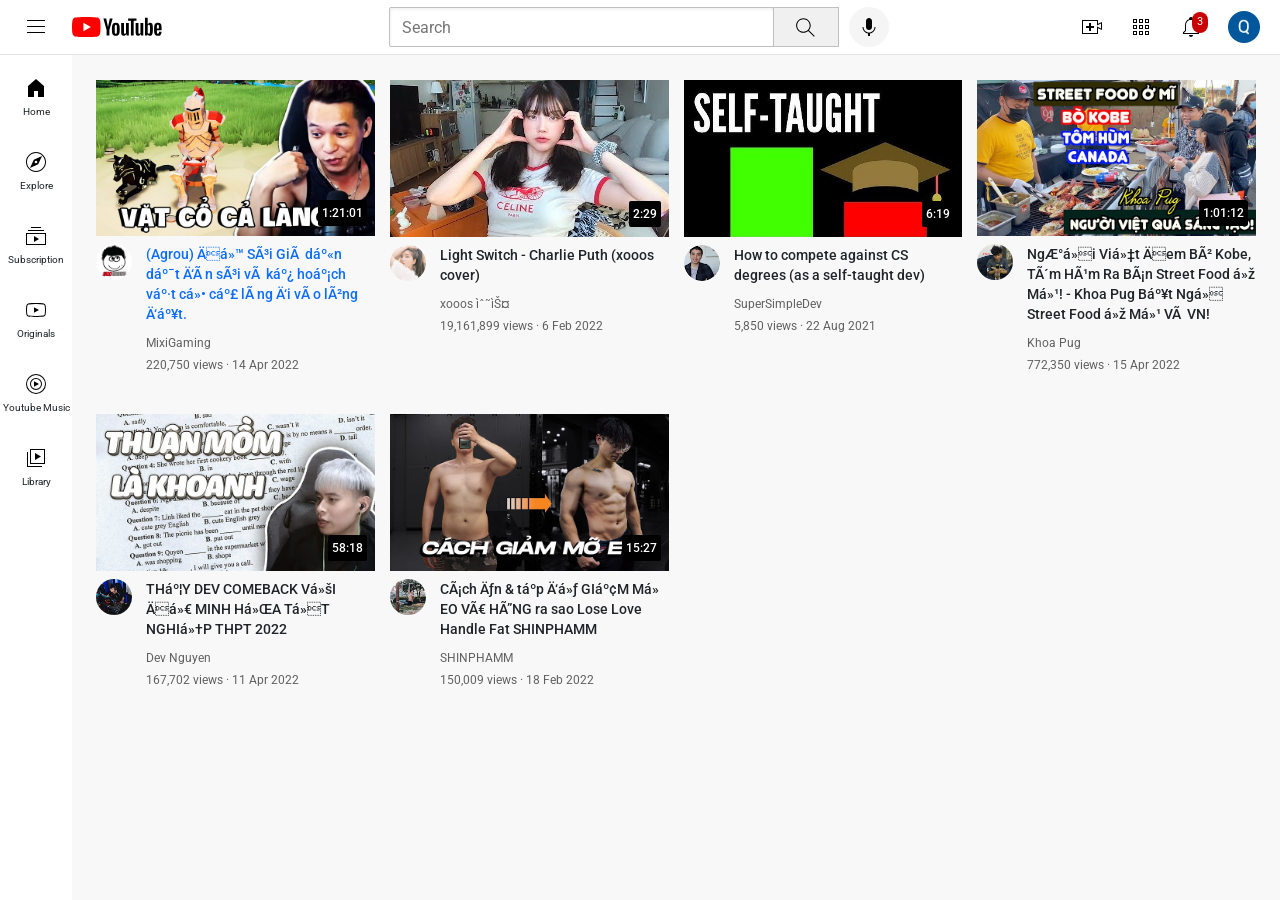
==== index.html @ 3b680cf9 "change file" ====
<!DOCTYPE html>
<html>
    <head>
        <title>BomBeBongTube.com</title>

        <link href="https://cdn.jsdelivr.net/npm/bootstrap@5.1.3/dist/css/bootstrap.min.css" rel="stylesheet" integrity="sha384-1BmE4kWBq78iYhFldvKuhfTAU6auU8tT94WrHftjDbrCEXSU1oBoqyl2QvZ6jIW3" crossorigin="anonymous">

        <link rel="preconnect" href="https://fonts.googleapis.com">
        <link rel="preconnect" href="https://fonts.gstatic.com" crossorigin>
        <link href="https://fonts.googleapis.com/css2?family=Roboto:wght@400;500;700&display=swap" rel="stylesheet">

        <link rel="stylesheet" href="styles-youtube/general.css">
        <link rel="stylesheet" href="styles-youtube/header.css">
        <link rel="stylesheet" href="styles-youtube/video.css">
        <link rel="stylesheet" href="styles-youtube/sidebar.css">

    </head>
    <body>
        <header class="header">
            <div class="left-section">
                <img class="hamburger-menu" src="/icon/hamburger-menu.svg">
                <img class="youtube-logo" src="/icon/youtube-logo.svg">
            </div>

            <div class="middle-section">
                <input class="search-bar" type="text" placeholder="Search">
                <button class="search-button">
                    <img class="search-icon" src="/icon/search.svg">
                    <div class="tooltip">Search</div>
                </button>
                <button class="voice-search">
                    <img class="voice-icon" src="/icon/voice-search-icon.svg">
                    <div class="tooltip">Search with your voice</div>
                </button>
            </div>
                
            <div class="right-section">
                <div class="upload-icon-container">
                    <img class="upload-icon" src="icon/upload.svg">
                    <div class="tooltip">Create</div>
                </div>
               
                <div class="apps-icon-container"> 
                    <img class="apps-icon" src="/icon/youtube-apps.svg">
                    <div class="tooltip">Youtube apps</div>
                </div>
                
                <div class="noti-icon-container">
                    <img class="noti-icon" src="/icon/notifications.svg">
                    <div class="noti-count">3</div>
                    <div class="tooltip">Notifications</div>
                </div>
                <img class="user-picture" src="/thumbnails/youtube-profile-picture.jpg">
            </div>
        </header>

        <nav class="sidebar">
            <div class="sidebar-link">
                <img src="/icon/home.svg">
                <div>Home</div>
            </div>
            <div class="sidebar-link">
                <img src="/icon/explore.svg">
                <div>Explore</div>
            </div>
            <div class="sidebar-link">
                <img src="/icon/subscriptions.svg">
                <div>Subscription</div>
            </div>
            <div class="sidebar-link">
                <img src="/icon/originals.svg">
                <div>Originals</div>
            </div>
            <div class="sidebar-link">
                <img src="/icon/youtube-music.svg">
                <div>Youtube Music</div>
            </div>
            <div class="sidebar-link">
                <img src="/icon/library.svg">
                <div>Library</div>
            </div>
        </nav>

        <main>
            <section class="video-grid">
                <div class="video-preview">
                    <div class="thumbnail-row">
                        <a href="https://www.youtube.com/watch?v=dUxIIEe3DyE&t=6s"><img class="thumbnail" src="thumbnails/hq720.jpg"></a>
                        <div class="video-time">1:21:01</div>
                    </div>
                    <div class="video-info-grid">
                        <div class="channel-picture">
                            <img class="profile-picture" src="/thumbnails/anhDoProfile.jpg">
                        </div>
                        <div class="video-info">
                            <a href="https://www.youtube.com/watch?v=dUxIIEe3DyE&t=6s">
                                <p class="video-title">
                                    (Agrou) Độ Sói Già dẫn dắt đàn sói và kế hoạch vặt cổ cả làng đi vào lòng đất.</a>
                                </p>
                            </a>
                            <p class="video-author">
                                MixiGaming
                            </p >
                            <p class="video-stats">
                                220,750 views &#183; 14 Apr 2022
                            </p>
                        </div>                    
                    </div>                     
                </div>
    
                <div class="video-preview">
                    <div class="thumbnail-row">
                        <img class="thumbnail" src="thumbnails/hqdefault.jpg">
                        <div class="video-time">2:29</div>
                    </div>
                    <div class="video-info-grid">
                        <div class="channel-picture">
                            <img class="profile-picture" src="/thumbnails/xooosProfile.jpg">
                        </div>
                        <div class="video-info">
                            <p class="video-title">
                                Light Switch - Charlie Puth (xooos cover)
                            </p>
                            <p class="video-author">
                                xooos 수스
                            </p >
                            <p class="video-stats">
                                19,161,899 views &#183; 6 Feb 2022
                        </p>
                        </div>              
                    </div>
                </div>
    
                <div class="video-preview">
                    <div class="thumbnail-row">
                        <img class="thumbnail" src="/thumbnails/thumbnail-3.jpg">
                        <div class="video-time">6:19</div>
                    </div>
                    <div class="video-info-grid">
                        <div class="channel-picture">
                            <img class="profile-picture" src="/thumbnails/profile-3.jpg">
                        </div>
                        <div class="video-info">
                            <p class="video-title">
                                How to compete against CS degrees (as a self-taught dev)
                            </p>
                            <p class="video-author">
                                SuperSimpleDev
                            </p >
                            <p class="video-stats">
                                5,850 views &#183; 22 Aug 2021
                            </p>
                        </div>                    
                    </div>                     
                </div>
    
                <div class="video-preview">
                    <div class="thumbnail-row">
                        <img class="thumbnail" src="/thumbnails/thumbnail-4.jpg">
                        <div class="video-time">1:01:12</div>
                    </div>
                    <div class="video-info-grid">
                        <div class="channel-picture">
                            <img class="profile-picture" src="/thumbnails/profile-4.jpg">
                        </div>
                        <div class="video-info">
                            <p class="video-title">
                                Người Việt Đem Bò Kobe, Tôm Hùm Ra Bán Street Food Ở Mỹ! - Khoa Pug Bất Ngờ Street Food Ở Mỹ Và VN!
                            </p>
                            <p class="video-author">
                                Khoa Pug
                            </p >
                            <p class="video-stats">
                                772,350 views &#183; 15 Apr 2022
                        </p>
                        </div>              
                    </div>
                </div>
    
                <div class="video-preview">
                    <div class="thumbnail-row">
                        <img class="thumbnail" src="/thumbnails/hq720 (1).jpg">
                        <div class="video-time">58:18</div>
                    </div>
                    <div class="video-info-grid">
                        <div class="channel-picture">
                            <img class="profile-picture" src="/thumbnails/profile-5.jpg">
                        </div>
                        <div class="video-info">
                            <p class="video-title">
                                THẦY DEV COMEBACK VỚI ĐỀ MINH HỌA TỐT NGHIỆP THPT 2022
                            </p>
                            <p class="video-author">
                                Dev Nguyen
                            </p >
                            <p class="video-stats">
                                167,702 views &#183; 11 Apr 2022
                            </p>
                        </div>                    
                    </div>                     
                </div>
    
                <div class="video-preview">
                    <div class="thumbnail-row">
                        <img class="thumbnail" src="/thumbnails/thumbnail-6.jpg">
                        <div class="video-time">15:27</div>
                    </div>
                    <div class="video-info-grid">
                        <div class="channel-picture">
                            <img class="profile-picture" src="/thumbnails/profile-6.jpg">
                        </div>
                        <div class="video-info">
                            <p class="video-title">
                                Cách ăn & tập để GIẢM MỠ EO VÀ HÔNG ra sao Lose Love Handle Fat SHINPHAMM
                            </p>
                            <p class="video-author">                           
                                SHINPHAMM
                            </p >
                            <p class="video-stats">
                                150,009 views &#183; 18 Feb 2022
                        </p>
                        </div>              
                    </div>
                </div>
            </section>
        </main>
    </body>
</html>
---- styles-youtube/general.css ----
p {
    margin-top: 0;
    margin-bottom: 0;
}

body {
    font-family: Roboto, Arial;
    margin: 0;
    padding-top: 80px;
    padding-left: 96px;
    padding-right: 24px;
    background-color: rgb(248, 248, 248);
}

a:link { 
    text-decoration: none; 
}

a:visited { 
    text-decoration: none; 
    color: inherit;
}
---- styles-youtube/header.css ----
.header {
    height: 55px;
    display: flex;
    flex-direction: row;
    justify-content: space-between;
    position: fixed;
    top: 0;
    right: 0;
    left: 0;
    z-index: 100;
    background-color: white;
    border-bottom-style: solid;
    border-bottom-width: 1px;
    border-bottom-color: rgb(228, 228, 228);
}

.left-section {
    display: flex;
    align-items: center;
}

.hamburger-menu {
    height: 24px;
    margin-left: 24px;
    margin-right: 24px;
}

.youtube-logo {
    height: 20px;
}

.middle-section {
    display: flex;
    flex: 1;
    margin-left: 70px;
    margin-right: 35px;
    max-width: 500px;
    align-items: center;
}

.search-bar {
    flex: 1;
    height: 40px;
    padding-left: 12px;
    font-size: 16px;
    border-radius: 2px;
    border: 1px solid rgb(192, 192, 192);;
    box-shadow: inset 1px 2px 3px rgba(0, 0, 0, 0.05);
    width: 0;
}

.search-bar:active {
    border-color: red;
}

.search-bar::placeholder {
    font-size: 16px;   
}

.search-button {
    height: 40px;
    width: 66px;
    background-color: rgb(240, 240, 240);
    border-width: 1px;
    border-style: solid;
    border-color: rgb(192, 192, 192);
    margin-left: -1px;
    margin-right: 10px;
    
}

.search-button,
.voice-search,
.upload-icon-container,
.apps-icon-container,
.noti-icon-container {
    display: flex;
    align-items: center;
    justify-content: center;
    position: relative;
}

.search-button .tooltip,
.voice-search .tooltip,
.upload-icon-container .tooltip,
.apps-icon-container .tooltip,
.noti-icon-container .tooltip {
    position: absolute;
    background-color: gray;
    color: white;
    padding-top: 4px;
    padding-bottom: 4px;
    padding-left: 8px;
    padding-right: 8px;
    border-radius: 2px;
    font-size: 12px;
    bottom: -30px;
    opacity: 0;
    transition: opacity 0.15s;
    pointer-events: none;
    white-space: nowrap;
}

.search-button:hover .tooltip,
.voice-search:hover .tooltip,
.upload-icon-container:hover .tooltip,
.apps-icon-container:hover .tooltip,
.noti-icon-container:hover .tooltip
 {
    opacity: 1;
}

.search-icon {
    height: 25px;
}

.voice-search {
    height: 40px;
    width: 40px;
    border-radius: 20px;
    border: none;
    background-color: rgb(245, 245, 245);
}

.voice-icon {
    height: 24px; 
    cursor: pointer;
}

.right-section {
    display: flex;
    width: 180px;
    align-items: center;
    justify-content: space-between;
    margin-right: 20px;
    flex-shrink: 0;
}

.upload-icon {
    height: 24px;
    cursor: pointer;
}

.apps-icon {
    height: 24px;
    cursor: pointer;
}

.noti-icon {
    height: 24px;
    cursor: pointer;
}

.noti-count {
    position: absolute;
    top: -3px;
    right: -5px;
    background-color: rgb(200, 0, 0);
    color: white;
    font-size: 11px;
    padding-left: 5px;
    padding-right: 5px;
    padding-top: 2px;
    padding-bottom: 2px;
    border-radius: 10px;
}

.user-picture {
    height: 32px;
    border-radius: 16px;
}
---- styles-youtube/video.css ----
.thumbnail {
    width: 100%;
}

.video-title {
    margin-top: 0;
    font-size: 14px;
    font-weight: 500;
    line-height: 20px;
    margin-bottom: 10px;
}

.video-info-grid {
    display: grid;
    grid-template-columns: 50px 1fr;
}         

.profile-picture {
    width: 36px;
    border-radius: 50px;
}

.thumbnail-row {
    margin-bottom: 8px;
    position: relative;
}

.video-author {
    margin-bottom: 4px;
    font-size: 12px;
    color: rgb(96, 96, 96);
}

.video-stats {
    font-size: 12px;
    color: rgb(96, 96, 96);
}

.video-grid {
    display: grid;
    grid-template-columns: 1fr 1fr 1fr;
    column-gap: 15px;
    row-gap: 40px; 
}

@media (max-width: 750px) {
    .video-grid {
        grid-template-columns: 1fr 1fr;
    }
}

@media (min-width: 751px) and (max-width: 999px) {
    .video-grid {
        grid-template-columns: 1fr 1fr 1fr;
    }
}

@media (min-width: 1000px) {
    .video-grid {
        grid-template-columns: 1fr 1fr 1fr 1fr;
    }
}

.video-time {
    font-size: 12px;
    font-weight: 500;
    padding: 4px;
    border-radius: 2px;
    background-color: black;
    color: white;
    position: absolute;
    bottom: 10px;
    right: 8px;
}
---- styles-youtube/sidebar.css ----
.sidebar {
    position: fixed;
    left: 0;
    bottom: 0;
    top: 55px;
    background-color: white;
    width: 72px;
    z-index: 200;
    padding-top: 5px;
}

.sidebar-link {
    height: 74px;
    display: flex;
    justify-content: center;
    align-items: center;
    flex-direction: column;
    cursor: pointer;
}

.sidebar-link:hover {
    background-color: rgb(235, 235, 235);
}

.sidebar-link img {
    height: 24px;
    margin-bottom: 4px;
}

.sidebar-link div {
    font-size: 10px;
}
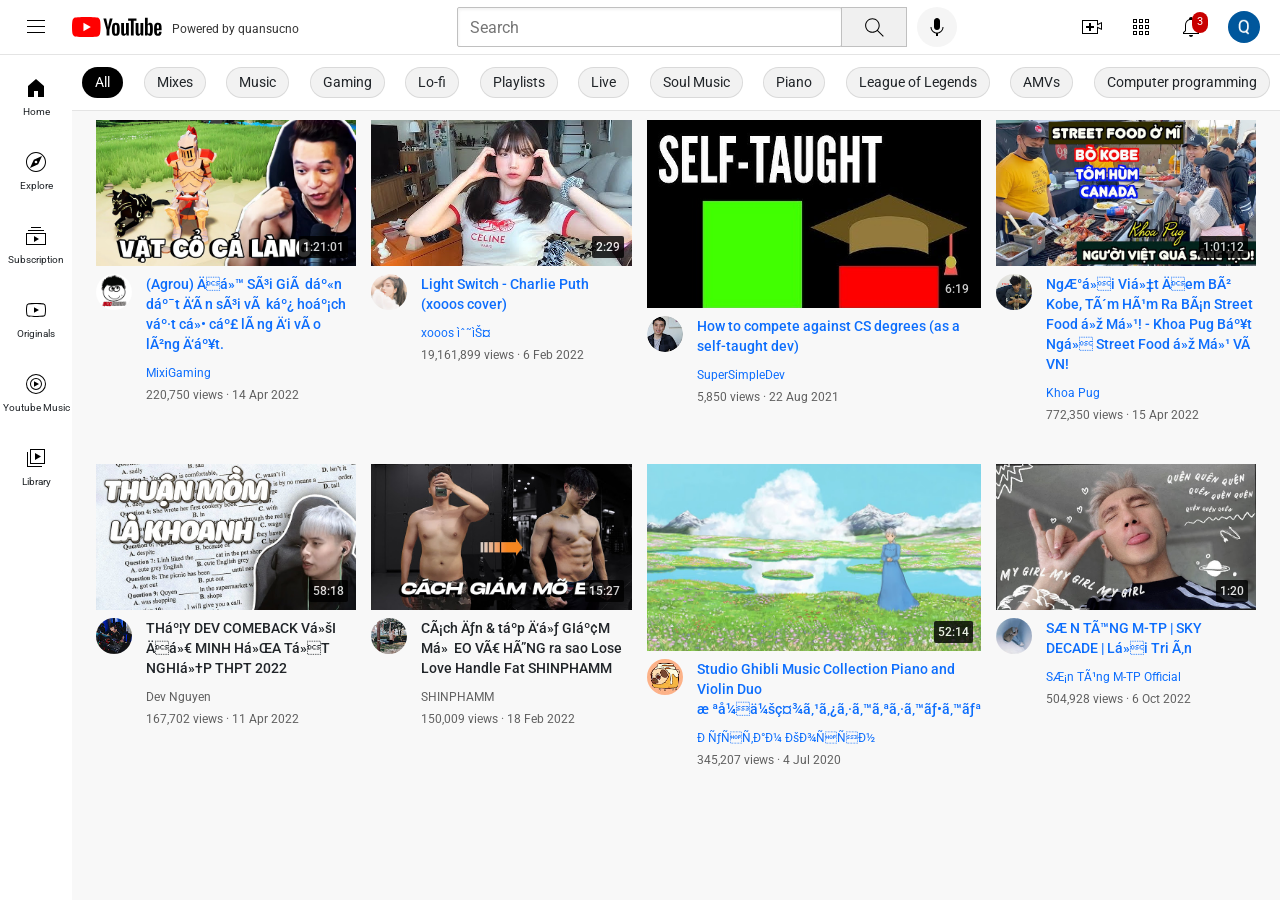
==== commit 6bcb534f: "update" ====
--- a/index.html
+++ b/index.html
@@ -13,84 +13,109 @@
         <link rel="stylesheet" href="styles-youtube/header.css">
         <link rel="stylesheet" href="styles-youtube/video.css">
         <link rel="stylesheet" href="styles-youtube/sidebar.css">
+        <link rel="stylesheet" href="styles-youtube/suggestnav.css">
 
     </head>
     <body>
+        <!-- Header -->
         <header class="header">
             <div class="left-section">
-                <img class="hamburger-menu" src="/icon/hamburger-menu.svg">
-                <img class="youtube-logo" src="/icon/youtube-logo.svg">
+                <img class="hamburger-menu" src="./icon/hamburger-menu.svg">
+                <img class="youtube-logo" src="./icon/youtube-logo.svg">
+                <p class="coder">Powered by quansucno</p>
             </div>
 
             <div class="middle-section">
                 <input class="search-bar" type="text" placeholder="Search">
                 <button class="search-button">
-                    <img class="search-icon" src="/icon/search.svg">
+                    <img class="search-icon" src="./icon/search.svg">
                     <div class="tooltip">Search</div>
                 </button>
                 <button class="voice-search">
-                    <img class="voice-icon" src="/icon/voice-search-icon.svg">
+                    <img class="voice-icon" src="./icon/voice-search-icon.svg">
                     <div class="tooltip">Search with your voice</div>
                 </button>
             </div>
                 
             <div class="right-section">
                 <div class="upload-icon-container">
-                    <img class="upload-icon" src="icon/upload.svg">
+                    <img class="upload-icon" src="./icon/upload.svg">
                     <div class="tooltip">Create</div>
                 </div>
                
                 <div class="apps-icon-container"> 
-                    <img class="apps-icon" src="/icon/youtube-apps.svg">
+                    <img class="apps-icon" src="./icon/youtube-apps.svg">
                     <div class="tooltip">Youtube apps</div>
                 </div>
                 
                 <div class="noti-icon-container">
-                    <img class="noti-icon" src="/icon/notifications.svg">
+                    <img class="noti-icon" src="./icon/notifications.svg">
                     <div class="noti-count">3</div>
                     <div class="tooltip">Notifications</div>
                 </div>
-                <img class="user-picture" src="/thumbnails/youtube-profile-picture.jpg">
+                <img class="user-picture" src="./thumbnails/youtube-profile-picture.jpg">
             </div>
         </header>
-
+        <!-- End header-->
+        <!-- Nav -->
         <nav class="sidebar">
             <div class="sidebar-link">
-                <img src="/icon/home.svg">
+                <img src="./icon/home.svg">
                 <div>Home</div>
             </div>
             <div class="sidebar-link">
-                <img src="/icon/explore.svg">
+                <img src="./icon/explore.svg">
                 <div>Explore</div>
             </div>
             <div class="sidebar-link">
-                <img src="/icon/subscriptions.svg">
+                <img src="./icon/subscriptions.svg">
                 <div>Subscription</div>
             </div>
             <div class="sidebar-link">
-                <img src="/icon/originals.svg">
+                <img src="./icon/originals.svg">
                 <div>Originals</div>
             </div>
             <div class="sidebar-link">
-                <img src="/icon/youtube-music.svg">
+                <img src="./icon/youtube-music.svg">
                 <div>Youtube Music</div>
             </div>
             <div class="sidebar-link">
-                <img src="/icon/library.svg">
+                <img src="./icon/library.svg">
                 <div>Library</div>
             </div>
         </nav>
-
+        <!-- End nav-->
+
+        <!-- Suggest nav section -->
+        <div class="suggest-nav">
+            <div class="suggest-text"><div class="text-container">All</div></div>
+            <div class="suggest-text"><div class="text-container">Mixes</div></div>
+            <div class="suggest-text"><div class="text-container">Music</div></div>
+            <div class="suggest-text"><div class="text-container">Gaming</div></div>
+            <div class="suggest-text"><div class="text-container">Lo-fi</div></div>
+            <div class="suggest-text"><div class="text-container">Playlists</div></div>
+            <div class="suggest-text"><div class="text-container">Live</div></div>
+            <div class="suggest-text"><div class="text-container">Soul Music</div></div>
+            <div class="suggest-text"><div class="text-container">Piano</div></div>
+            <div class="suggest-text"><div class="text-container">League of Legends</div></div>
+            <div class="suggest-text"><div class="text-container">AMVs</div></div>
+            <div class="suggest-text"><div class="text-container">Computer programming</div></div>
+        </div>
+         <!-- End Suggest nav-->
+
+        <!-- Main section -->
         <main>
+            <!-- First video -->
             <section class="video-grid">
                 <div class="video-preview">
-                    <div class="thumbnail-row">
-                        <a href="https://www.youtube.com/watch?v=dUxIIEe3DyE&t=6s"><img class="thumbnail" src="thumbnails/hq720.jpg"></a>
+                    <a href="https://www.youtube.com/watch?v=dUxIIEe3DyE&t=6s"></a>
+                    <div class="thumbnail-row">
+                        <a href="https://www.youtube.com/watch?v=dUxIIEe3DyE&t=6s"><img class="thumbnail" src="./thumbnails/thumbnail-1.jpg"></a>
                         <div class="video-time">1:21:01</div>
                     </div>
                     <div class="video-info-grid">
                         <div class="channel-picture">
-                            <img class="profile-picture" src="/thumbnails/anhDoProfile.jpg">
+                            <a href="https://www.youtube.com/c/MixiGamingofficial"><img class="profile-picture" src="./thumbnails/profile-1.jpg"></a>
                         </div>
                         <div class="video-info">
                             <a href="https://www.youtube.com/watch?v=dUxIIEe3DyE&t=6s">
@@ -99,7 +124,7 @@
                                 </p>
                             </a>
                             <p class="video-author">
-                                MixiGaming
+                                <a href="https://www.youtube.com/c/MixiGamingofficial">MixiGaming</a> 
                             </p >
                             <p class="video-stats">
                                 220,750 views &#183; 14 Apr 2022
@@ -107,22 +132,22 @@
                         </div>                    
                     </div>                     
                 </div>
-    
-                <div class="video-preview">
-                    <div class="thumbnail-row">
-                        <img class="thumbnail" src="thumbnails/hqdefault.jpg">
+                <!-- Second video -->
+                <div class="video-preview">
+                    <div class="thumbnail-row">
+                        <a href="https://www.youtube.com/watch?v=9EDZixuODrw"><img class="thumbnail" src="./thumbnails/thumbnail-2.jpg"></a>
                         <div class="video-time">2:29</div>
                     </div>
                     <div class="video-info-grid">
                         <div class="channel-picture">
-                            <img class="profile-picture" src="/thumbnails/xooosProfile.jpg">
-                        </div>
-                        <div class="video-info">
-                            <p class="video-title">
-                                Light Switch - Charlie Puth (xooos cover)
-                            </p>
-                            <p class="video-author">
-                                xooos 수스
+                            <a href="https://www.youtube.com/c/xooos"><img class="profile-picture" src="./thumbnails/profile-2.jpg"></a>
+                        </div>
+                        <div class="video-info">
+                            <p class="video-title">
+                                <a href="https://www.youtube.com/watch?v=9EDZixuODrw">Light Switch - Charlie Puth (xooos cover)</a> 
+                            </p>
+                            <p class="video-author">
+                                <a href="https://www.youtube.com/c/xooos">xooos 수스</a>
                             </p >
                             <p class="video-stats">
                                 19,161,899 views &#183; 6 Feb 2022
@@ -130,22 +155,22 @@
                         </div>              
                     </div>
                 </div>
-    
-                <div class="video-preview">
-                    <div class="thumbnail-row">
-                        <img class="thumbnail" src="/thumbnails/thumbnail-3.jpg">
+                <!-- Third video -->
+                <div class="video-preview">
+                    <div class="thumbnail-row">
+                        <a href="https://www.youtube.com/watch?v=xsL-5MhQWBk"><img class="thumbnail" src="./thumbnails/thumbnail-3.jpg"></a>
                         <div class="video-time">6:19</div>
                     </div>
                     <div class="video-info-grid">
                         <div class="channel-picture">
-                            <img class="profile-picture" src="/thumbnails/profile-3.jpg">
-                        </div>
-                        <div class="video-info">
-                            <p class="video-title">
-                                How to compete against CS degrees (as a self-taught dev)
-                            </p>
-                            <p class="video-author">
-                                SuperSimpleDev
+                            <a href="https://www.youtube.com/c/SuperSimpleDev"><img class="profile-picture" src="./thumbnails/profile-3.jpg"></a>
+                        </div>
+                        <div class="video-info">
+                            <p class="video-title">
+                                <a href="https://www.youtube.com/watch?v=xsL-5MhQWBk">How to compete against CS degrees (as a self-taught dev)</a> 
+                            </p>
+                            <p class="video-author">
+                                <a href="https://www.youtube.com/c/SuperSimpleDev">SuperSimpleDev</a> 
                             </p >
                             <p class="video-stats">
                                 5,850 views &#183; 22 Aug 2021
@@ -153,22 +178,22 @@
                         </div>                    
                     </div>                     
                 </div>
-    
-                <div class="video-preview">
-                    <div class="thumbnail-row">
-                        <img class="thumbnail" src="/thumbnails/thumbnail-4.jpg">
+                <!-- Forth video -->
+                <div class="video-preview">
+                    <div class="thumbnail-row">
+                        <a href="https://www.youtube.com/watch?v=iLQChEJTALU"><img class="thumbnail" src="./thumbnails/thumbnail-4.jpg"></a>
                         <div class="video-time">1:01:12</div>
                     </div>
                     <div class="video-info-grid">
                         <div class="channel-picture">
-                            <img class="profile-picture" src="/thumbnails/profile-4.jpg">
-                        </div>
-                        <div class="video-info">
-                            <p class="video-title">
-                                Người Việt Đem Bò Kobe, Tôm Hùm Ra Bán Street Food Ở Mỹ! - Khoa Pug Bất Ngờ Street Food Ở Mỹ Và VN!
-                            </p>
-                            <p class="video-author">
-                                Khoa Pug
+                            <a href="https://www.youtube.com/c/PugKVlog"><img class="profile-picture" src="./thumbnails/profile-4.jpg"></a>
+                        </div>
+                        <div class="video-info">
+                            <p class="video-title">
+                                <a href="https://www.youtube.com/watch?v=iLQChEJTALU">Người Việt Đem Bò Kobe, Tôm Hùm Ra Bán Street Food Ở Mỹ! - Khoa Pug Bất Ngờ Street Food Ở Mỹ Và VN!</a> 
+                            </p>
+                            <p class="video-author">
+                                <a href="https://www.youtube.com/c/PugKVlog">Khoa Pug</a>
                             </p >
                             <p class="video-stats">
                                 772,350 views &#183; 15 Apr 2022
@@ -176,15 +201,15 @@
                         </div>              
                     </div>
                 </div>
-    
-                <div class="video-preview">
-                    <div class="thumbnail-row">
-                        <img class="thumbnail" src="/thumbnails/hq720 (1).jpg">
+                <!-- Fifth video -->
+                <div class="video-preview">
+                    <div class="thumbnail-row">
+                        <img class="thumbnail" src="./thumbnails/thumbnail-5.jpg">
                         <div class="video-time">58:18</div>
                     </div>
                     <div class="video-info-grid">
                         <div class="channel-picture">
-                            <img class="profile-picture" src="/thumbnails/profile-5.jpg">
+                            <img class="profile-picture" src="./thumbnails/profile-5.jpg">
                         </div>
                         <div class="video-info">
                             <p class="video-title">
@@ -199,15 +224,16 @@
                         </div>                    
                     </div>                     
                 </div>
-    
-                <div class="video-preview">
-                    <div class="thumbnail-row">
-                        <img class="thumbnail" src="/thumbnails/thumbnail-6.jpg">
+                
+                <!-- Sixth video -->
+                <div class="video-preview">
+                    <div class="thumbnail-row">
+                        <img class="thumbnail" src="./thumbnails/thumbnail-6.jpg">
                         <div class="video-time">15:27</div>
                     </div>
                     <div class="video-info-grid">
                         <div class="channel-picture">
-                            <img class="profile-picture" src="/thumbnails/profile-6.jpg">
+                            <img class="profile-picture" src="./thumbnails/profile-6.jpg">
                         </div>
                         <div class="video-info">
                             <p class="video-title">
@@ -222,7 +248,54 @@
                         </div>              
                     </div>
                 </div>
+                <!-- Seventh video -->
+                <div class="video-preview">
+                    <div class="thumbnail-row">
+                        <a href="https://www.youtube.com/watch?v=2iadr2QQ-lg"><img class="thumbnail" src="./thumbnails/thumbnail-7.jpg"></a>
+                        <div class="video-time">52:14</div>
+                    </div>
+                    <div class="video-info-grid">
+                        <div class="channel-picture">
+                            <a href="https://www.youtube.com/channel/UCwyfi_a0YA7gNug4AgOMMnQ"><img class="profile-picture" src="./thumbnails/profile-7.jpg"></a>
+                        </div>
+                        <div class="video-info">
+                            <p class="video-title">
+                                <a href="https://www.youtube.com/watch?v=2iadr2QQ-lg">Studio Ghibli Music Collection Piano and Violin Duo 株式会社スタジオジブリ </a> 
+                            </p>
+                            <p class="video-author">
+                                <a href="https://www.youtube.com/channel/UCwyfi_a0YA7gNug4AgOMMnQ">Рустам Косян</a> 
+                            </p >
+                            <p class="video-stats">
+                                345,207 views &#183; 4 Jul 2020
+                            </p>
+                        </div>                    
+                    </div>                     
+                </div>
+                <!-- Eighth video -->
+                <div class="video-preview">
+                    <div class="thumbnail-row">
+                        <a href="https://www.youtube.com/watch?v=v8SclnWsFLY"><img class="thumbnail" src="./thumbnails/thumbnail-8.jpg"></a>
+                        <div class="video-time">1:20</div>
+                    </div>
+                    <div class="video-info-grid">
+                        <div class="channel-picture">
+                            <a href="https://www.youtube.com/c/Sontungmtp"><img class="profile-picture" src="./thumbnails/profile-8.jpg"></a>
+                        </div>
+                        <div class="video-info">
+                            <p class="video-title">
+                                <a href="https://www.youtube.com/watch?v=v8SclnWsFLY">SƠN TÙNG M-TP | SKY DECADE | Lời Tri Ân</a>
+                            </p>
+                            <p class="video-author">                               
+                                <a href="https://www.youtube.com/c/Sontungmtp">Sơn Tùng M-TP Official</a> 
+                            </p >
+                            <p class="video-stats">
+                                504,928 views &#183; 6 Oct 2022
+                            </p>
+                        </div>                    
+                    </div>                     
+                </div>
             </section>
         </main>
+        <!-- End main -->
     </body>
 </html>
--- a/styles-youtube/general.css
+++ b/styles-youtube/general.css
@@ -6,7 +6,7 @@
 body {
     font-family: Roboto, Arial;
     margin: 0;
-    padding-top: 80px;
+    padding-top: 120px;
     padding-left: 96px;
     padding-right: 24px;
     background-color: rgb(248, 248, 248);
--- a/styles-youtube/header.css
+++ b/styles-youtube/header.css
@@ -17,6 +17,14 @@
 .left-section {
     display: flex;
     align-items: center;
+}
+
+.coder {
+    margin-left: 10px;
+    margin-top: 4px;
+    vertical-align: middle;
+    font-size: 12px;
+    color: rgba(0, 0, 0, 0.8);
 }
 
 .hamburger-menu {
--- a/styles-youtube/video.css
+++ b/styles-youtube/video.css
@@ -30,6 +30,10 @@
     margin-bottom: 4px;
     font-size: 12px;
     color: rgb(96, 96, 96);
+}
+
+.video-author:hover a {
+    color: #000000;
 }
 
 .video-stats {
@@ -65,11 +69,21 @@
 .video-time {
     font-size: 12px;
     font-weight: 500;
-    padding: 4px;
+    padding: 2px 4px;
     border-radius: 2px;
     background-color: black;
     color: white;
     position: absolute;
-    bottom: 10px;
+    bottom: 8px;
     right: 8px;
+    opacity: 0.8;
+}
+
+
+.video-preview:active {
+    opacity: 0.6;
+}
+
+a:visited {
+    color: rgb(96, 96, 96);
 }
--- a/styles-youtube/suggestnav.css
+++ b/styles-youtube/suggestnav.css
@@ -0,0 +1,37 @@
+.suggest-nav {
+    position: fixed;
+    background-color: white;
+    top: 55px;
+    left: 72px;
+    right: 0;
+    display: flex;
+    justify-content: space-around;
+    z-index: 1;
+    border-bottom: 1px solid rgb(228, 228, 228);
+}
+.suggest-text {  
+    display: inline-block;
+    padding: 12px 0;
+
+}
+
+.text-container {
+    background-color: rgba(0, 0, 0, 0.05);;
+    padding: 4px 12px;
+    border-radius: 25px;
+    font-size: 14px;
+    border: 1px solid rgba(0, 0, 0, 0.1);
+    transition-property: background-color;
+    transition-duration: 0.5s;
+}
+
+.suggest-text:first-child .text-container{
+    background-color: rgb(0, 0, 0);
+    color: white;
+}
+
+.text-container:hover {
+    cursor: pointer;
+    background-color: rgba(0, 0, 0, 0.2);;
+}
+
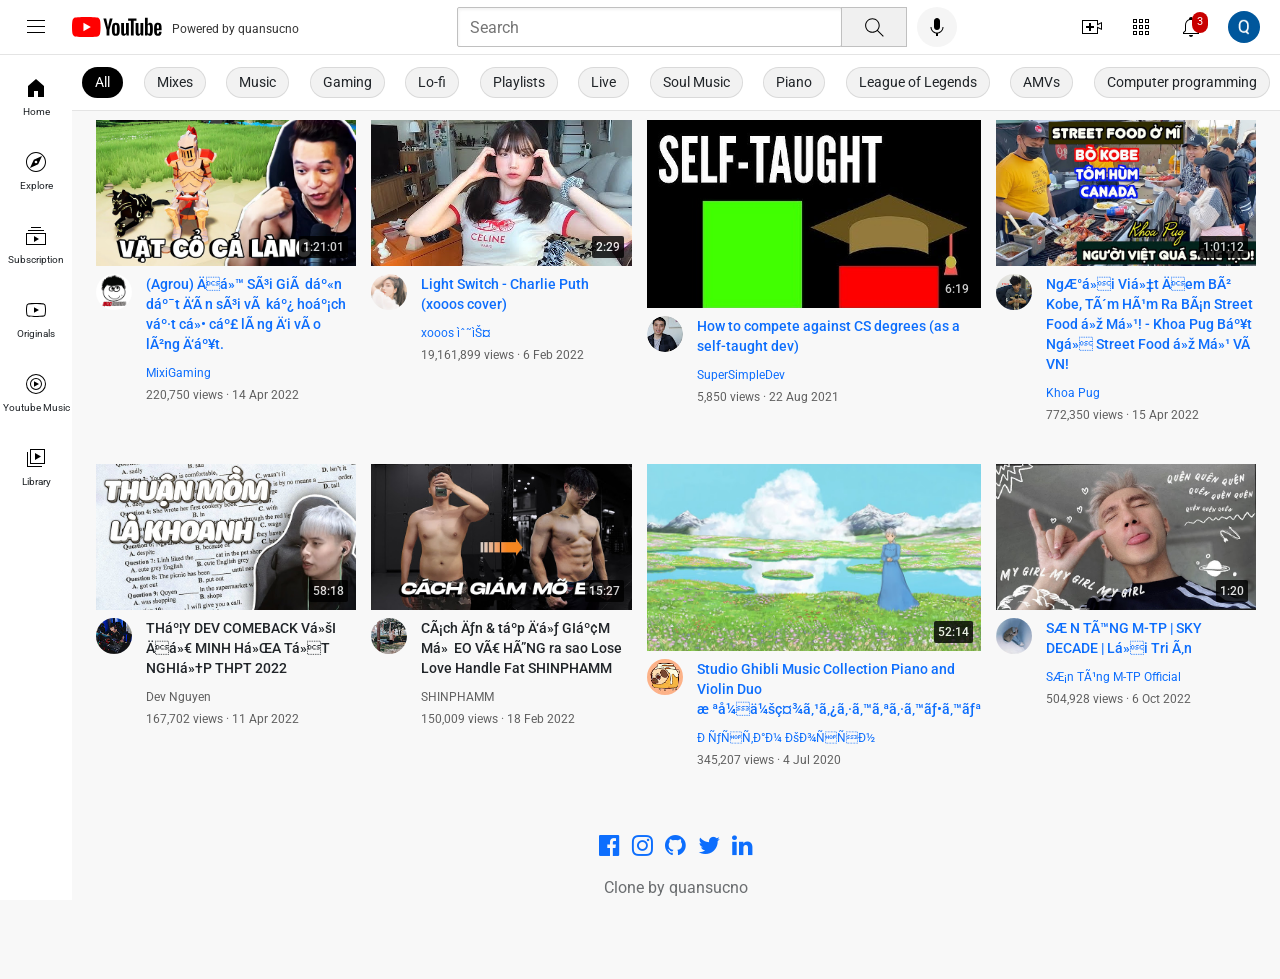
==== commit 88ed8a83: "update" ====
--- a/index.html
+++ b/index.html
@@ -8,13 +8,13 @@
         <link rel="preconnect" href="https://fonts.googleapis.com">
         <link rel="preconnect" href="https://fonts.gstatic.com" crossorigin>
         <link href="https://fonts.googleapis.com/css2?family=Roboto:wght@400;500;700&display=swap" rel="stylesheet">
-
+        <link rel="stylesheet" href="https://cdnjs.cloudflare.com/ajax/libs/font-awesome/4.7.0/css/font-awesome.min.css">  
         <link rel="stylesheet" href="styles-youtube/general.css">
         <link rel="stylesheet" href="styles-youtube/header.css">
         <link rel="stylesheet" href="styles-youtube/video.css">
         <link rel="stylesheet" href="styles-youtube/sidebar.css">
         <link rel="stylesheet" href="styles-youtube/suggestnav.css">
-
+        <link rel="stylesheet" href="styles-youtube/footer.css">
     </head>
     <body>
         <!-- Header -->
@@ -297,5 +297,16 @@
             </section>
         </main>
         <!-- End main -->
+
+        <!-- Start footer -->
+        <div id="footer">      
+            <a href="https://www.facebook.com/profile.php?id=100013201459371" target="_blank"><i class="fa fa-facebook-official"></i></a>
+            <a href="https://www.instagram.com/quansucno_11/" target="_blank"><i class="fa fa-instagram"></i></a>
+            <a href="https://github.com/Quansucno" target="_blank"><i class="fa fa-github"></i></a>
+            <a href="https://twitter.com/quansucno" target="_blank"><i class="fa fa-twitter"></i></a>
+            <a href="https://www.linkedin.com/in/quan-no-47b704215/" target="_blank"><i class="fa fa-linkedin"></i></a>
+            <p>Clone by quansucno</p>      
+    </div>
+    <!-- End footer -->
     </body>
 </html>
--- a/styles-youtube/video.css
+++ b/styles-youtube/video.css
@@ -84,6 +84,18 @@
     opacity: 0.6;
 }
 
-a:visited {
+/* .video-title a:link {
+    color: rgb(0, 0, 0);
+} */
+
+.video-title a:visited {
+    color: rgb(0, 0, 0);
+}
+
+/* .video-author a:link {
+    color: rgb(96, 96, 96);
+} */
+
+.video-author a:visited {
     color: rgb(96, 96, 96);
 }
--- a/styles-youtube/suggestnav.css
+++ b/styles-youtube/suggestnav.css
@@ -35,3 +35,4 @@
     background-color: rgba(0, 0, 0, 0.2);;
 }
 
+
--- a/styles-youtube/footer.css
+++ b/styles-youtube/footer.css
@@ -0,0 +1,31 @@
+#footer {
+    position: relative;
+    padding: 64px 16px;
+    text-align: center; 
+}
+
+#footer p {
+    opacity: 0.65;
+}
+
+#footer i {
+    font-size: 24px;
+    padding: 0 4px;
+}
+
+#footer > a:visited{
+    text-decoration: none;
+    color: #676662;
+}
+
+#footer .lala {
+    color: #000;
+}
+
+#footer i:hover {
+    opacity: 0.3;
+}
+
+#footer p {
+    margin: 15px 0;
+}
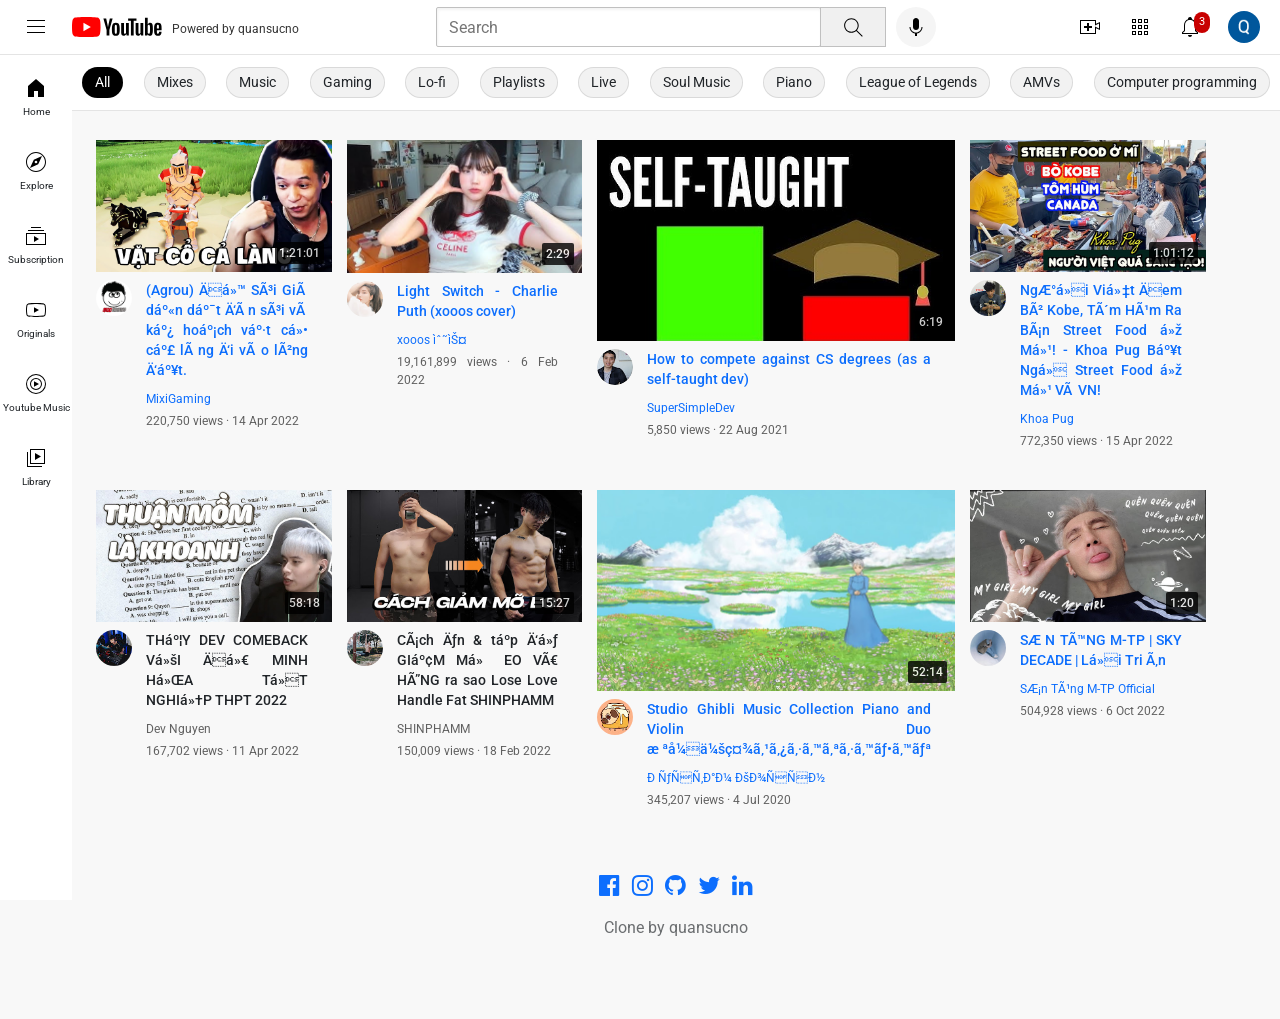
==== commit 725545ca: "update" ====
--- a/index.html
+++ b/index.html
@@ -37,26 +37,122 @@
                 </button>
             </div>
                 
-            <div class="right-section">
-                <div class="upload-icon-container">
+            <div class="right-section">                                     
+                <div class="upload-icon-container margin-right-6">
                     <img class="upload-icon" src="./icon/upload.svg">
                     <div class="tooltip">Create</div>
                 </div>
                
-                <div class="apps-icon-container"> 
+                <div class="apps-icon-container margin-right-6"> 
                     <img class="apps-icon" src="./icon/youtube-apps.svg">
                     <div class="tooltip">Youtube apps</div>
                 </div>
                 
-                <div class="noti-icon-container">
+                <div class="noti-icon-container margin-right-6">
                     <img class="noti-icon" src="./icon/notifications.svg">
                     <div class="noti-count">3</div>
                     <div class="tooltip">Notifications</div>
                 </div>
-                <img class="user-picture" src="./thumbnails/youtube-profile-picture.jpg">
+               
+                <div class="profile-content padding-right-0">
+                    <img class="user-picture" src="./thumbnails/youtube-profile-picture.jpg">
+                    <div class="content-wrapper">
+
+                        <div class="first-section">
+                            <img class="user-picture-content" src="./thumbnails/youtube-profile-picture.jpg" alt="">
+                            <div class="">
+                                <h6 class="profile-name">Quân Ngô</h6>
+                                <a class="manage-account" href="https://myaccount.google.com/u/0/?utm_source=YouTubeWeb&tab=rk&utm_medium=act&tab=rk&hl=en&pli=1">Manage your Google Account</a>
+                            </div>
+                        </div>
+
+                        <div class="second-section">
+                            <div class="content-section">
+                                <div class="body-section">
+                                    <i class="fa fa-user-circle"></i>
+                                    <p>Your chanel</p>
+                                </div>
+                                <div class="body-section">
+                                    <i class="fa fa-play-circle-o"></i>
+                                    <p>YouTube Studio                                </p>
+                                </div>
+                                <div class="body-section padding-right-0">
+                                    <i class="fa fa-users"></i>
+                                    <p>Switch account</p>  
+                                    <i class="fa fa-angle-right"></i>
+                                </div>
+                                <div class="body-section">
+                                    <i class="fa fa-sign-out"></i>
+                                    <p>Sign out</p>  
+                                </div>
+                            </div>
+    
+                            <div class="content-section">
+                                <div class="body-section">
+                                    <i class="fa fa-money"></i>
+                                    <p>Purchases and memberships</p>
+                                </div>
+                                <div class="body-section">
+                                    <i class="fa  fa-shield"></i>
+                                    <p>Your data in YouTube</p>                 
+                                </div>
+                            </div>
+    
+                            <div class="content-section">
+                                <div class="body-section padding-right-0">
+                                    <i class="fa fa-moon-o"></i>
+                                    <p>Appearance: Light</p>
+                                    <i class="fa fa-angle-right"></i>
+                                </div>
+                                <div class="body-section padding-right-0">
+                                    <i class="fa fa-language"></i>
+                                    <p>Language: English</p> 
+                                    <i class="fa fa-angle-right"></i>
+                                                        
+                                </div>
+                                <div class="body-section padding-right-0">
+                                    <i class="fa fa-user-times"></i>
+                                    <p>Restricted Mode: Off</p>
+                                    <i class="fa fa-angle-right"></i>
+                                   
+                                </div>
+                                <div class="body-section padding-right-0">
+                                    <i class="fa fa-map-o"></i>
+                                    <p>Location: Vietnam</p>  
+                                    <i class="fa fa-angle-right"></i>
+                                                                             
+                                </div>
+                                <div class="body-section">
+                                    <i class="fa fa-keyboard-o "></i>
+                                    <p>Keyboard shortcuts</p>                         
+                                </div>
+                            </div>
+    
+                            <div class="content-section">
+                                <div class="body-section">
+                                    <i class="fa fa-gear"></i>
+                                    <p>Settings</p>                      
+                                </div>
+                            </div>
+    
+                            <div class="content-section">
+                                <div class="body-section">
+                                    <i class="fa fa-question-circle-o"></i>
+                                    <p>Help</p>                                                     
+                                </div>
+                                <div class="body-section">
+                                    <i class="fa fa-commenting-o"></i>
+                                    <p>Send feedback</p>                      
+                                </div>
+                            </div>
+                        </div>                      
+
+                    </div>
+                </div>            
             </div>
         </header>
         <!-- End header-->
+
         <!-- Nav -->
         <nav class="sidebar">
             <div class="sidebar-link">
@@ -308,5 +404,33 @@
             <p>Clone by quansucno</p>      
     </div>
     <!-- End footer -->
+
+    <script>
+        const userPicture = document.querySelector('.user-picture')
+        const contentWrapper = document.querySelector('.content-wrapper')
+        const body = document.querySelector('body')
+        const header = document.querySelector('.header')
+        const sidebar = document.querySelector('.sidebar')
+        const videoGrid = document.querySelectorAll('.video-grid')
+        const suggestNav = document.querySelector('.suggest-nav')
+        const darkToggle = document.querySelector('#darkmode-toggle')
+        function closeSetting() {
+            contentWrapper.classList.remove('open')     
+        }
+
+        userPicture.addEventListener('click', function() {
+            contentWrapper.classList.toggle('open')
+        })
+
+        userPicture.addEventListener('click', function(event) {
+            event.stopPropagation()
+        })
+        contentWrapper.addEventListener('click', function(event) {
+            event.stopPropagation()
+        })
+        
+        body.addEventListener('click', closeSetting)
+          
+    </script>
     </body>
 </html>
--- a/styles-youtube/general.css
+++ b/styles-youtube/general.css
@@ -6,19 +6,45 @@
 body {
     font-family: Roboto, Arial;
     margin: 0;
-    padding-top: 120px;
+    padding-top: 140px;
     padding-left: 96px;
     padding-right: 24px;
     background-color: rgb(248, 248, 248);
 }
 
+body::-webkit-scrollbar {
+    width: 10px;
+  
+}
+
+body::-webkit-scrollbar-track {
+    border-radius: 15px;
+    background-color: white;
+}
+
+body::-webkit-scrollbar-thumb {
+    background-color: #262a39;
+    border-radius: 10px;
+}
+
+body::-webkit-scrollbar-thumb:hover {
+    background-color: rgba(0, 0, 0, 0.7);
+  }
+
 a:link { 
     text-decoration: none; 
 }
 
-a:visited { 
-    text-decoration: none; 
-    color: inherit;
+.padding-right-0 {
+    padding-right: 0 !important;
 }
 
+.margin-right-6 {
+    margin-right: 6px !important;
+}
+
+
+
+
+
   
--- a/styles-youtube/header.css
+++ b/styles-youtube/header.css
@@ -12,11 +12,13 @@
     border-bottom-style: solid;
     border-bottom-width: 1px;
     border-bottom-color: rgb(228, 228, 228);
+    
 }
 
 .left-section {
     display: flex;
     align-items: center;
+   
 }
 
 .coder {
@@ -40,10 +42,11 @@
 .middle-section {
     display: flex;
     flex: 1;
-    margin-left: 70px;
+    margin-left: 40px;
     margin-right: 35px;
     max-width: 500px;
     align-items: center;
+
 }
 
 .search-bar {
@@ -81,11 +84,13 @@
 .voice-search,
 .upload-icon-container,
 .apps-icon-container,
-.noti-icon-container {
+.noti-icon-container,
+.profile-content {
     display: flex;
     align-items: center;
     justify-content: center;
     position: relative;
+    padding: 0 10px;
 }
 
 .search-button .tooltip,
@@ -137,7 +142,7 @@
 
 .right-section {
     display: flex;
-    width: 180px;
+    /* width: 180px; */
     align-items: center;
     justify-content: space-between;
     margin-right: 20px;
@@ -162,7 +167,7 @@
 .noti-count {
     position: absolute;
     top: -3px;
-    right: -5px;
+    right: 2px;
     background-color: rgb(200, 0, 0);
     color: white;
     font-size: 11px;
@@ -176,4 +181,109 @@
 .user-picture {
     height: 32px;
     border-radius: 16px;
+}
+
+.profile-content {
+    cursor: pointer;
+    position: relative;
+}
+
+.content-wrapper {
+    display: none;
+    position: absolute;
+    top: 0;
+    right: 50px;
+    width: 298px;
+    animation: modalFadeIn ease 0.5s;
+   z-index: 10;
+}
+
+.first-section {
+    display: flex;
+    flex-direction: row;
+    background-color: white;
+    padding: 16px;
+    border: 1px solid rgb(228, 228, 228);
+}
+
+.second-section {
+    height: 90vh;
+    min-height: 100%;
+    min-width: 100%;
+    overflow-x: scroll;
+}
+
+.second-section::-webkit-scrollbar-track {
+    border-radius: 15px;
+    background-color: white;
+}
+
+.second-section::-webkit-scrollbar-thumb {
+    background-color: #262a39;
+    border-radius: 10px;
+}
+
+.second-section::-webkit-scrollbar-thumb:hover {
+    background-color: rgba(0, 0, 0, 0.7);
+}
+
+.first-section .user-picture-content {
+    height: 40px;
+    border-radius: 20px;
+    margin-right: 16px;
+}
+
+.first-section .manage-account {
+    font-size: 14px;
+    color: rgb(6, 95, 212) !important;
+}
+
+.content-section {
+    background-color: #fff;
+    padding: 8px 0;
+    border: 1px solid rgb(228, 228, 228);
+}
+
+.body-section {
+    padding: 0 36px 0 16px;
+    display: flex;
+    flex-direction: row;
+    background-color: white;
+    font-size: 14px;
+   
+}
+
+.body-section:hover {
+    background-color: rgba(0, 0, 0, 0.05);
+}
+
+.body-section i {
+    width: 34px;
+    line-height: 34px;
+    font-size: 20px;
+    height: 40px;
+}
+
+.body-section p {
+    line-height: 34px;
+}
+
+.content-wrapper.open {
+    display: block;
+}
+
+.fa-angle-right {
+    height: 34px;
+    margin-left: auto;
+}
+
+@keyframes modalFadeIn {
+    from {
+       
+        transform: translateX(50px);
+    }
+    to {
+        
+        transform: translateX(0);
+    }
 }
--- a/styles-youtube/video.css
+++ b/styles-youtube/video.css
@@ -15,6 +15,11 @@
     display: grid;
     grid-template-columns: 50px 1fr;
 }         
+
+.video-info {
+    padding-right: 24px;
+    text-align: justify;
+}
 
 .profile-picture {
     width: 36px;
@@ -46,13 +51,21 @@
     grid-template-columns: 1fr 1fr 1fr;
     column-gap: 15px;
     row-gap: 40px; 
+    padding-right: 50px;
 }
 
-@media (max-width: 750px) {
+@media (max-width: 500px) {
+    .video-grid {
+        grid-template-columns: 1fr;
+    }
+}
+
+@media (min-width: 500px) and (max-width: 750px) {
     .video-grid {
         grid-template-columns: 1fr 1fr;
     }
 }
+
 
 @media (min-width: 751px) and (max-width: 999px) {
     .video-grid {
@@ -79,23 +92,14 @@
     opacity: 0.8;
 }
 
-
 .video-preview:active {
     opacity: 0.6;
 }
-
-/* .video-title a:link {
-    color: rgb(0, 0, 0);
-} */
 
 .video-title a:visited {
     color: rgb(0, 0, 0);
 }
 
-/* .video-author a:link {
-    color: rgb(96, 96, 96);
-} */
-
 .video-author a:visited {
     color: rgb(96, 96, 96);
 }
--- a/styles-youtube/suggestnav.css
+++ b/styles-youtube/suggestnav.css
@@ -35,4 +35,45 @@
     background-color: rgba(0, 0, 0, 0.2);;
 }
 
+@media (max-width: 500px) {
+    .suggest-text:last-child,
+    .suggest-text:nth-last-child(2),
+    .suggest-text:nth-last-child(3),
+    .suggest-text:nth-last-child(4),
+    .suggest-text:nth-last-child(5),
+    .suggest-text:nth-last-child(6),
+    .suggest-text:nth-last-child(7),
+    .suggest-text:nth-last-child(8) {
+        display: none;
+    }
+}
 
+@media (max-width: 750px) {
+    .suggest-text:last-child,
+    .suggest-text:nth-last-child(2),
+    .suggest-text:nth-last-child(3),
+    .suggest-text:nth-last-child(4),
+    .suggest-text:nth-last-child(5),
+    .suggest-text:nth-last-child(6) {
+        display: none;
+    }
+}
+
+@media (max-width: 1000px){
+    .suggest-text:last-child,
+    .suggest-text:nth-last-child(2),
+    .suggest-text:nth-last-child(3),
+    .suggest-text:nth-last-child(4) {
+        display: none;
+    }
+}
+
+@media (min-width: 1000px) and (max-width: 1200px) {
+    .suggest-text:last-child,
+    .suggest-text:nth-last-child(2) {
+        display: none;
+    }
+}
+
+
+
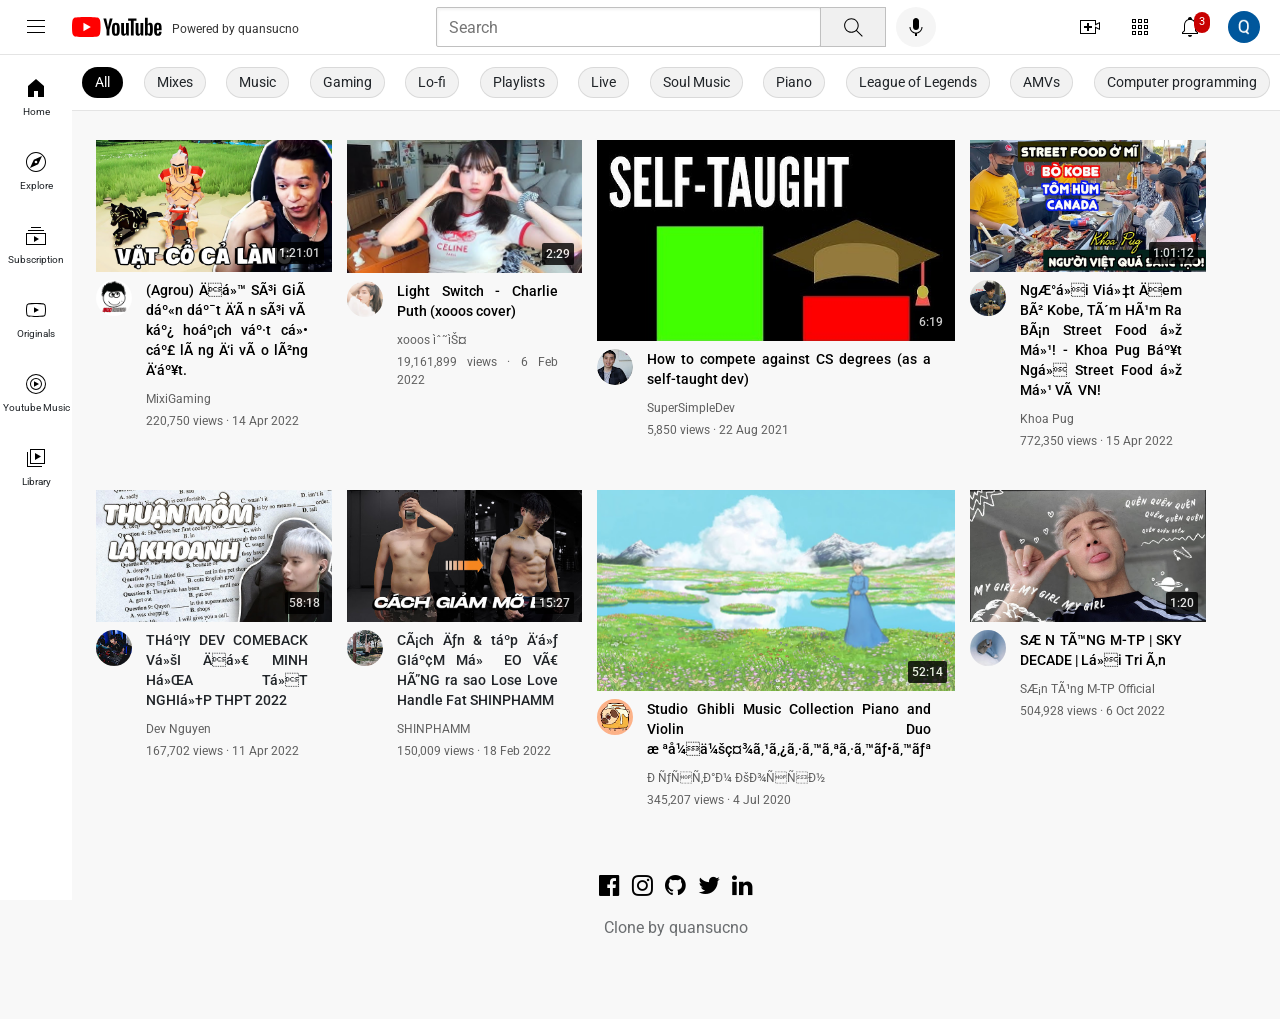
==== commit f0120c29: "update a" ====
--- a/index.html
+++ b/index.html
@@ -213,12 +213,10 @@
                         <div class="channel-picture">
                             <a href="https://www.youtube.com/c/MixiGamingofficial"><img class="profile-picture" src="./thumbnails/profile-1.jpg"></a>
                         </div>
-                        <div class="video-info">
-                            <a href="https://www.youtube.com/watch?v=dUxIIEe3DyE&t=6s">
-                                <p class="video-title">
-                                    (Agrou) Độ Sói Già dẫn dắt đàn sói và kế hoạch vặt cổ cả làng đi vào lòng đất.</a>
-                                </p>
-                            </a>
+                        <div class="video-info">                        
+                            <p class="video-title">
+                                <a href="https://www.youtube.com/watch?v=dUxIIEe3DyE&t=6s">(Agrou) Độ Sói Già dẫn dắt đàn sói và kế hoạch vặt cổ cả làng đi vào lòng đất.</a>
+                            </p>
                             <p class="video-author">
                                 <a href="https://www.youtube.com/c/MixiGamingofficial">MixiGaming</a> 
                             </p >
--- a/styles-youtube/general.css
+++ b/styles-youtube/general.css
@@ -31,7 +31,8 @@
     background-color: rgba(0, 0, 0, 0.7);
   }
 
-a:link { 
+a { 
+    color: #000;
     text-decoration: none; 
 }
 
--- a/styles-youtube/video.css
+++ b/styles-youtube/video.css
@@ -96,10 +96,10 @@
     opacity: 0.6;
 }
 
-.video-title a:visited {
+.video-title a {
     color: rgb(0, 0, 0);
 }
 
-.video-author a:visited {
+.video-author a {
     color: rgb(96, 96, 96);
 }
